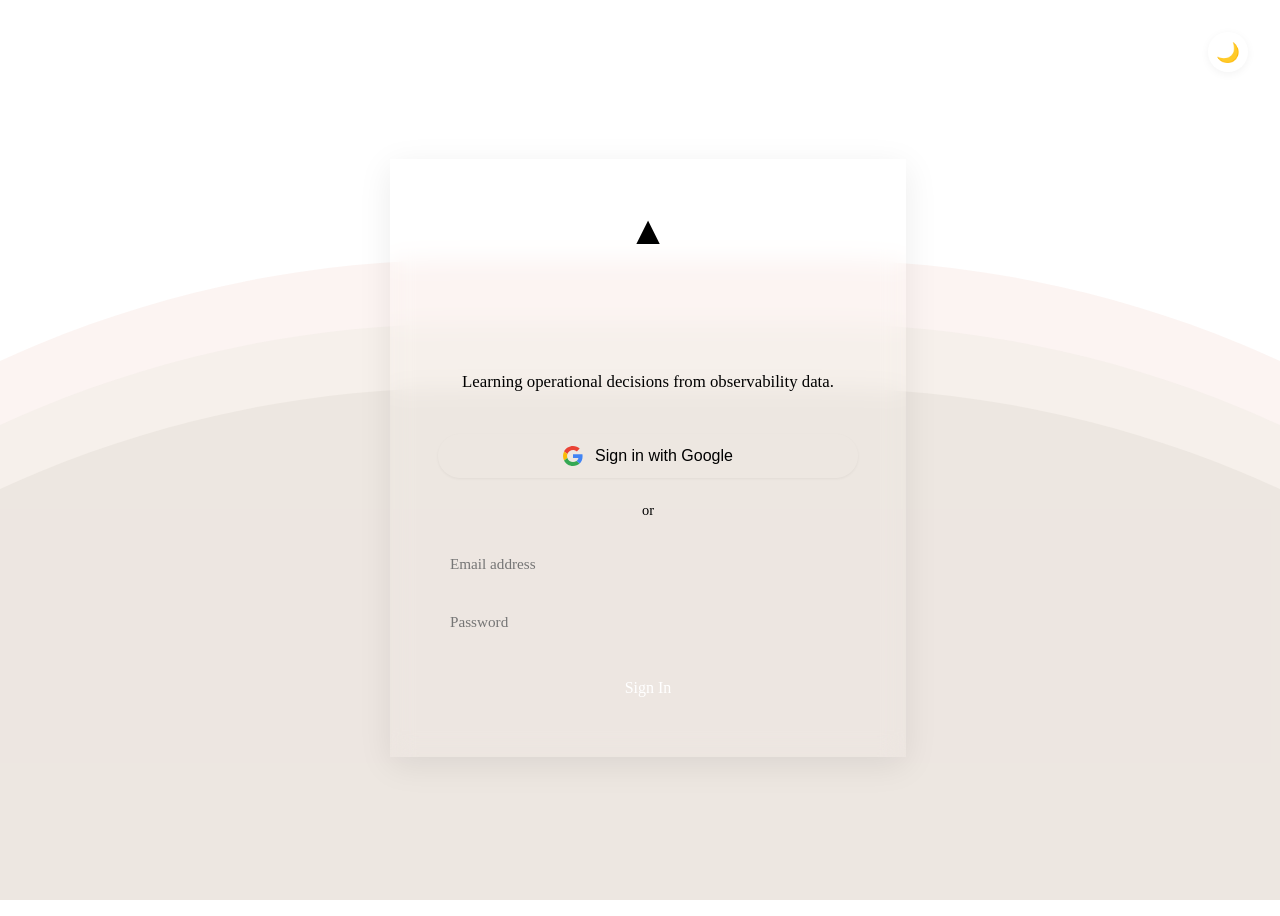
==== tracepilot/static/index.html @ 93c6133c "Initial commit: TracePilot Hackathon Release" ====
<!DOCTYPE html>
<html lang="en">
<head>
    <meta charset="UTF-8">
    <meta name="viewport" content="width=device-width, initial-scale=1.0">
    <title>TracePilot - Login</title>
    <link href="https://fonts.googleapis.com/css2?family=Inter:wght@400;500;600&family=Lora:ital,wght@0,400;0,500;0,600;1,400&family=JetBrains+Mono:wght@400;500&display=swap" rel="stylesheet">
    <link rel="stylesheet" href="/static/style.css">
    <style>
        .login-container {
            display: flex;
            flex-direction: column;
            align-items: center;
            justify-content: center;
            height: 100vh;
            width: 100vw;
            background: var(--bg-primary);
        }
        
        .login-card {
            background: var(--bg-secondary);
            border: 1px solid var(--border);
            border-radius: var(--border-radius-card);
            padding: 3rem;
            width: 90%;
            max-width: 420px;
            text-align: center;
            box-shadow: 0 8px 32px rgba(0, 0, 0, 0.08);
            display: flex;
            flex-direction: column;
            align-items: center;
            position: relative;
            overflow: hidden;
        }

        .login-card::before {
            content: '';
            position: absolute;
            top: 0; left: 0; right: 0;
            height: 4px;
            background: var(--gemini-gradient);
        }

        .login-logo {
            margin-bottom: 2rem;
        }

        .login-logo h1 {
            font-family: var(--font-heading);
            font-size: 2rem;
            font-weight: 600;
            background: var(--gemini-gradient);
            -webkit-background-clip: text;
            -webkit-text-fill-color: transparent;
            letter-spacing: -1px;
            margin-top: 0.5rem;
        }

        .login-subtitle {
            color: var(--text-secondary);
            font-size: 1.05rem;
            margin-bottom: 2.5rem;
            line-height: 1.5;
        }

        .btn-google {
            display: flex;
            align-items: center;
            justify-content: center;
            gap: 12px;
            width: 100%;
            padding: 12px 24px;
            background: var(--bg-secondary);
            color: var(--text-primary);
            border: 1px solid var(--border);
            border-radius: 99px;
            font-size: 1rem;
            font-weight: 500;
            cursor: pointer;
            transition: all 0.2s ease;
            box-shadow: 0 1px 3px rgba(0,0,0,0.05);
        }

        .btn-google:hover {
            background: var(--bg-hover);
            box-shadow: 0 2px 6px rgba(0,0,0,0.08);
        }

        .google-icon {
            width: 20px;
            height: 20px;
        }

        .loading-spinner {
            display: none;
            width: 24px;
            height: 24px;
            border: 3px solid var(--border);
            border-top: 3px solid var(--google-blue);
            border-radius: 50%;
            animation: spin 1s linear infinite;
            margin-top: 1.5rem;
        }

        @keyframes spin {
            0% { transform: rotate(0deg); }
            100% { transform: rotate(360deg); }
        }

        /* Wavy Background */
        .wave-bg {
            position: absolute;
            top: 0; left: 0; right: 0; bottom: 0;
            overflow: hidden;
            z-index: 0;
        }

        .wave {
            position: absolute;
            width: 200vw;
            height: 200vw;
            margin-left: -50vw;
            bottom: -150vw;
            background: rgba(217, 119, 87, 0.08); /* Anthropic Rust */
            border-radius: 43%;
            animation: drift 15s infinite linear;
        }

        body.dark-theme .wave {
            background: rgba(224, 122, 95, 0.05); /* Muted rust for dark mode */
        }
        
        .wave:nth-child(2) {
            bottom: -155vw;
            animation: drift 22s infinite linear;
            background: rgba(230, 227, 219, 0.3); /* Sepia cream */
        }

        body.dark-theme .wave:nth-child(2) {
            background: rgba(56, 53, 51, 0.5); /* Dark sepia */
        }
        
        .wave:nth-child(3) {
            bottom: -160vw;
            animation: drift 28s infinite linear;
            background: rgba(189, 178, 166, 0.15); /* Soft sepia */
        }

        body.dark-theme .wave:nth-child(3) {
            background: rgba(42, 39, 36, 0.5); /* Charcoal sepia */
        }

        @keyframes drift {
            from { transform: rotate(0deg); }
            to { transform: rotate(360deg); }
        }

        /* Ensure card is above waves */
        .login-card {
            z-index: 1;
            backdrop-filter: blur(12px);
            background: var(--bg-secondary);
        }

        .divider {
            display: flex;
            align-items: center;
            text-align: center;
            width: 100%;
            margin: 1.5rem 0;
            color: var(--text-secondary);
            font-size: 0.9rem;
        }
        .divider::before, .divider::after {
            content: '';
            flex: 1;
            border-bottom: 1px solid var(--border);
        }
        .divider:not(:empty)::before { margin-right: .5em; }
        .divider:not(:empty)::after { margin-left: .5em; }

        .auth-form {
            width: 100%;
            display: flex;
            flex-direction: column;
            gap: 1rem;
        }

        .auth-input {
            width: 100%;
            padding: 12px;
            border-radius: 8px;
            border: 1px solid var(--border);
            background: var(--bg-primary);
            color: var(--text-primary);
            font-family: inherit;
            font-size: 0.95rem;
        }

        .auth-input:focus {
            outline: none;
            border-color: var(--google-blue);
            box-shadow: 0 0 0 2px var(--input-shadow);
        }

        .btn-submit {
            width: 100%;
            padding: 12px;
            background: var(--google-blue);
            color: white;
            border: none;
            border-radius: 8px;
            font-size: 1rem;
            font-weight: 500;
            cursor: pointer;
            transition: background 0.2s;
            margin-top: 0.5rem;
            font-family: inherit;
        }

        .btn-submit:hover {
            background: var(--google-blue-hover);
        }
        
        .theme-toggle-wrapper {
            position: absolute;
            top: 2rem;
            right: 2rem;
            z-index: 10;
        }

        /* Mock Google Auth Overlay */
        .google-auth-overlay {
            position: fixed;
            top: 0; left: 0; right: 0; bottom: 0;
            background: #fff;
            z-index: 9999;
            display: flex;
            flex-direction: column;
            align-items: center;
            justify-content: center;
            font-family: 'Roboto', 'Inter', sans-serif;
            opacity: 0;
            pointer-events: none;
            transition: opacity 0.3s ease;
        }

        .google-auth-overlay.active {
            opacity: 1;
            pointer-events: auto;
        }

        .google-auth-box {
            width: 100%;
            max-width: 450px;
            padding: 40px;
            border: 1px solid #dadce0;
            border-radius: 8px;
            text-align: center;
            background: #fff;
        }

        .google-auth-logo {
            width: 75px;
            margin-bottom: 16px;
        }

        .google-auth-title {
            font-size: 24px;
            font-weight: 400;
            color: #202124;
            margin-bottom: 8px;
            font-family: 'Google Sans', 'Inter', sans-serif;
        }

        .google-auth-subtitle {
            font-size: 16px;
            color: #202124;
            margin-bottom: 32px;
        }

        .google-account-list {
            display: flex;
            flex-direction: column;
            border-top: 1px solid #dadce0;
        }

        .google-account-item {
            display: flex;
            align-items: center;
            padding: 16px;
            cursor: pointer;
            border-bottom: 1px solid #dadce0;
            transition: background 0.2s;
            text-align: left;
        }

        .google-account-item:hover {
            background: #f8f9fa;
        }

        .google-avatar {
            width: 28px;
            height: 28px;
            border-radius: 50%;
            background: #1a73e8;
            color: white;
            display: flex;
            align-items: center;
            justify-content: center;
            font-size: 14px;
            font-weight: 500;
            margin-right: 12px;
        }

        .google-account-info {
            display: flex;
            flex-direction: column;
        }

        .google-account-name {
            font-size: 14px;
            font-weight: 500;
            color: #3c4043;
        }

        .google-account-email {
            font-size: 12px;
            color: #5f6368;
        }

        .google-progress-bar {
            position: absolute;
            top: 0; left: 0; right: 0;
            height: 4px;
            background: #e8f0fe;
            overflow: hidden;
            display: none;
        }

        .google-progress-bar.active {
            display: block;
        }

        .google-progress-bar::after {
            content: '';
            position: absolute;
            top: 0; left: 0; bottom: 0;
            width: 30%;
            background: #1a73e8;
            animation: google-load 1.5s infinite ease-in-out;
        }

        @keyframes google-load {
            0% { transform: translateX(-100%); width: 30%; }
            50% { width: 60%; }
            100% { transform: translateX(350%); width: 30%; }
        }
    </style>
</head>
<body>

    <div class="wave-bg">
        <div class="wave"></div>
        <div class="wave"></div>
        <div class="wave"></div>
    </div>
    
    <div class="theme-toggle-wrapper">
        <button id="btn-theme-toggle" class="btn outline" style="border-radius: 50%; width: 40px; height: 40px; padding: 0; display: inline-flex; align-items: center; justify-content: center; border: none; font-size: 1.2rem; cursor: pointer; background: var(--bg-secondary); border: 1px solid var(--border); box-shadow: 0 2px 8px rgba(0,0,0,0.05);" title="Toggle Dark Theme">🌙</button>
    </div>

    <div class="login-container">
        <div class="login-card">
            <div class="login-logo">
                <span class="logo-icon" style="font-size: 2.5rem;">▲</span>
                <h1>TracePilot</h1>
            </div>
            
            <p class="login-subtitle">Learning operational decisions from observability data.</p>
            
            <button id="btn-login" class="btn-google">
                <!-- SVG Google 'G' Logo -->
                <svg class="google-icon" viewBox="0 0 48 48">
                    <path fill="#EA4335" d="M24 9.5c3.54 0 6.71 1.22 9.21 3.6l6.85-6.85C35.9 2.38 30.47 0 24 0 14.62 0 6.51 5.38 2.56 13.22l7.98 6.19C12.43 13.72 17.74 9.5 24 9.5z"/>
                    <path fill="#4285F4" d="M46.98 24.55c0-1.57-.15-3.09-.38-4.55H24v9.02h12.94c-.58 2.96-2.26 5.48-4.78 7.18l7.73 6c4.51-4.18 7.09-10.36 7.09-17.65z"/>
                    <path fill="#FBBC05" d="M10.53 28.59c-.48-1.45-.76-2.99-.76-4.59s.27-3.14.76-4.59l-7.98-6.19C.92 16.46 0 20.12 0 24c0 3.88.92 7.54 2.56 10.78l7.97-6.19z"/>
                    <path fill="#34A853" d="M24 48c6.48 0 11.93-2.13 15.89-5.81l-7.73-6c-2.15 1.45-4.92 2.3-8.16 2.3-6.26 0-11.57-4.22-13.47-9.91l-7.98 6.19C6.51 42.62 14.62 48 24 48z"/>
                    <path fill="none" d="M0 0h48v48H0z"/>
                </svg>
                Sign in with Google
            </button>
            
            <div class="divider">or</div>
            
            <div class="auth-form" id="email-form">
                <input type="email" class="auth-input" placeholder="Email address" required>
                <input type="password" class="auth-input" placeholder="Password" required>
                <button type="button" id="btn-submit-email" class="btn-submit">Sign In</button>
            </div>
            
            <div id="loading" class="loading-spinner"></div>
            
        </div>
    </div>

    <div class="google-auth-overlay" id="google-auth-overlay">
        <div class="google-progress-bar" id="google-progress"></div>
        <div class="google-auth-box">
            <!-- Google Logo SVG -->
            <svg class="google-auth-logo" viewBox="0 0 74 24" xmlns="http://www.w3.org/2000/svg">
                <path d="M9.4 18.6c-5.4 0-9.4-4.2-9.4-9.3S4 0 9.4 0c2.8 0 5 1.1 6.6 2.6l-1.8 1.8c-1.1-1.1-2.8-2-4.8-2-3.9 0-7 3.2-7 7s3.1 7 7 7c2.6 0 4.1-1.1 5-2.1.8-.8 1.3-1.8 1.4-3.3H9.4v-2.4h6.8c.1.4.1 1 .1 1.5 0 1.8-.5 4.1-2 5.7-1.6 1.7-3.6 2.5-5.9 2.5z" fill="#4285f4"/>
                <path d="M12.1 6.1C16 6.1 19 9 19 12.8s-3 6.7-6.9 6.7-6.9-3-6.9-6.7 3-6.7 6.9-6.7zm0 10.8c2.4 0 4.4-1.9 4.4-4.1 0-2.2-2-4.1-4.4-4.1-2.4 0-4.4 1.9-4.4 4.1 0 2.2 2 4.1 4.4 4.1z" transform="translate(10)" fill="#ea4335"/>
                <path d="M12.1 6.1C16 6.1 19 9 19 12.8s-3 6.7-6.9 6.7-6.9-3-6.9-6.7 3-6.7 6.9-6.7zm0 10.8c2.4 0 4.4-1.9 4.4-4.1 0-2.2-2-4.1-4.4-4.1-2.4 0-4.4 1.9-4.4 4.1 0 2.2 2 4.1 4.4 4.1z" transform="translate(30)" fill="#fbbc04"/>
                <path d="M11.9 6.1c2 0 3.7.9 4.5 2.1l-2 1.3c-.6-.9-1.5-1.5-2.6-1.5-1.8 0-3.3 1.5-3.3 3.6 0 2 1.5 3.6 3.4 3.6 1.1 0 2-.6 2.6-1.5l2 1.3c-.8 1.2-2.5 2.1-4.6 2.1-3.6 0-6.6-2.9-6.6-6.6s3-6.5 6.6-6.4zm-6.2 13v-19h2.5v19h-2.5z" transform="translate(50)" fill="#34a853"/>
            </svg>
            <h1 class="google-auth-title" style="margin-bottom: 4px;">Sign in</h1>
            <p class="google-auth-subtitle" style="margin-bottom: 32px;">Use your Google Account</p>
            
            <div style="text-align: left; width: 100%; max-width: 350px; margin: 0 auto;">
                <div style="position: relative; margin-bottom: 32px;">
                    <input type="email" id="google-email-input" placeholder="Email or phone" style="width: 100%; padding: 13px 15px; border: 1px solid #dadce0; border-radius: 4px; font-size: 16px; outline: none; transition: border 0.2s;" onfocus="this.style.borderColor='#1a73e8'; this.style.borderWidth='2px'; this.style.padding='12px 14px';" onblur="this.style.borderColor='#dadce0'; this.style.borderWidth='1px'; this.style.padding='13px 15px';">
                    <a href="#" style="display: block; margin-top: 8px; color: #1a73e8; font-weight: 500; font-size: 14px; text-decoration: none;">Forgot email?</a>
                </div>

                <p style="color: #5f6368; font-size: 14px; line-height: 1.5; margin-bottom: 40px;">
                    Not your computer? Use Guest mode to sign in privately. <br>
                    <a href="#" style="color: #1a73e8; font-weight: 500; text-decoration: none;">Learn more</a>
                </p>

                <div style="display: flex; justify-content: space-between; align-items: center;">
                    <a href="#" style="color: #1a73e8; font-weight: 500; font-size: 14px; text-decoration: none;">Create account</a>
                    <button id="btn-google-next" style="background: #1a73e8; color: white; border: none; border-radius: 4px; padding: 10px 24px; font-size: 14px; font-weight: 500; cursor: pointer;">Next</button>
                </div>
            </div>
        </div>
    </div>

    <script src="/static/login.js"></script>
</body>
</html>
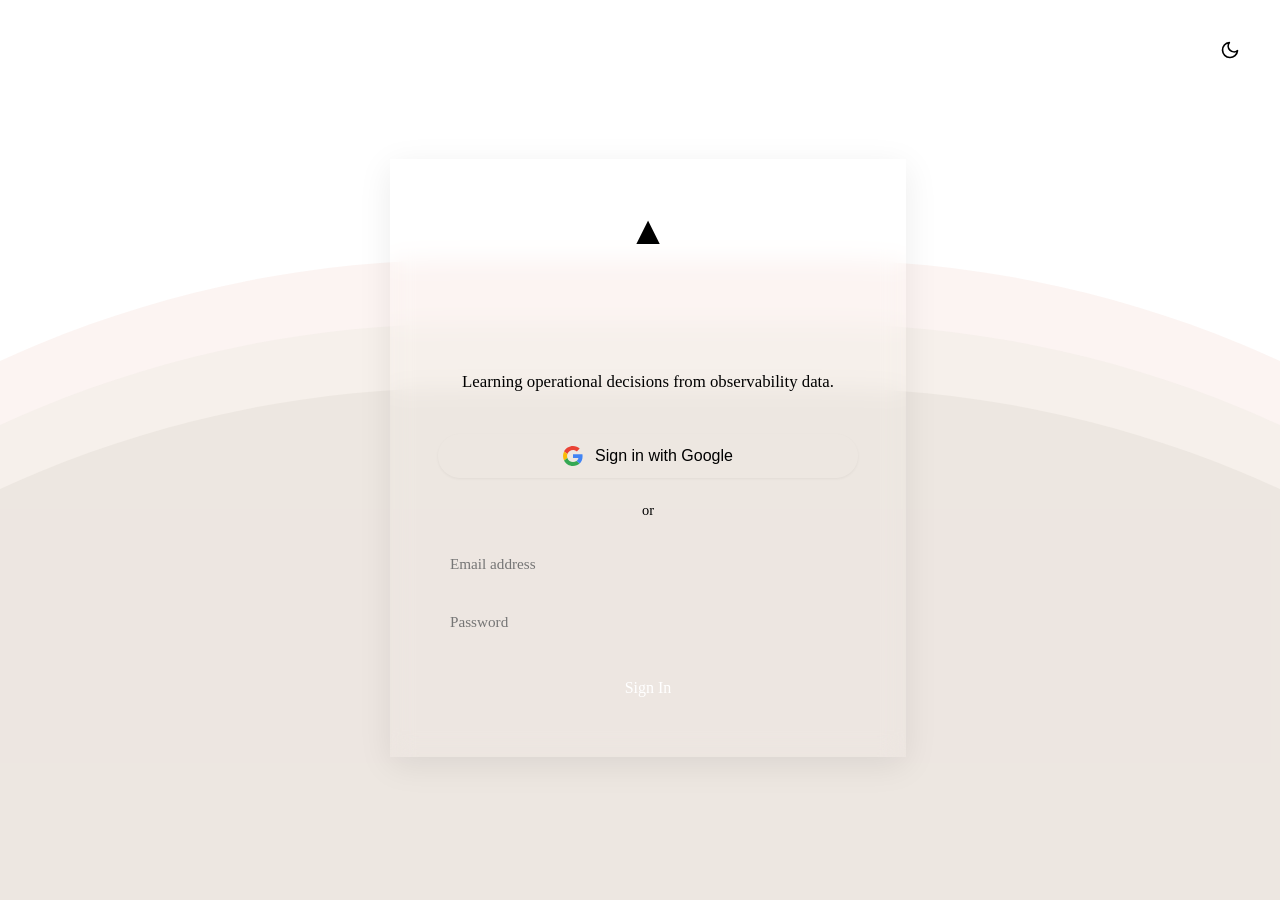
==== commit fb513589: "Replaced sun/moon emojis with SVG icons" ====
--- a/tracepilot/static/index.html
+++ b/tracepilot/static/index.html
@@ -367,7 +367,9 @@
     </div>
     
     <div class="theme-toggle-wrapper">
-        <button id="btn-theme-toggle" class="btn outline" style="border-radius: 50%; width: 40px; height: 40px; padding: 0; display: inline-flex; align-items: center; justify-content: center; border: none; font-size: 1.2rem; cursor: pointer; background: var(--bg-secondary); border: 1px solid var(--border); box-shadow: 0 2px 8px rgba(0,0,0,0.05);" title="Toggle Dark Theme">🌙</button>
+        <button id="btn-theme-toggle" style="background: none; border: none; color: var(--text-secondary); cursor: pointer; padding: 0.5rem; display: flex; align-items: center; justify-content: center;" title="Toggle Dark Theme">
+            <svg xmlns="http://www.w3.org/2000/svg" width="20" height="20" viewBox="0 0 24 24" fill="none" stroke="currentColor" stroke-width="2" stroke-linecap="round" stroke-linejoin="round"><path d="M21 12.79A9 9.01 0 1 1 11.21 3 7 7 0 0 0 21 12.79z"></path></svg>
+        </button>
     </div>
 
     <div class="login-container">
